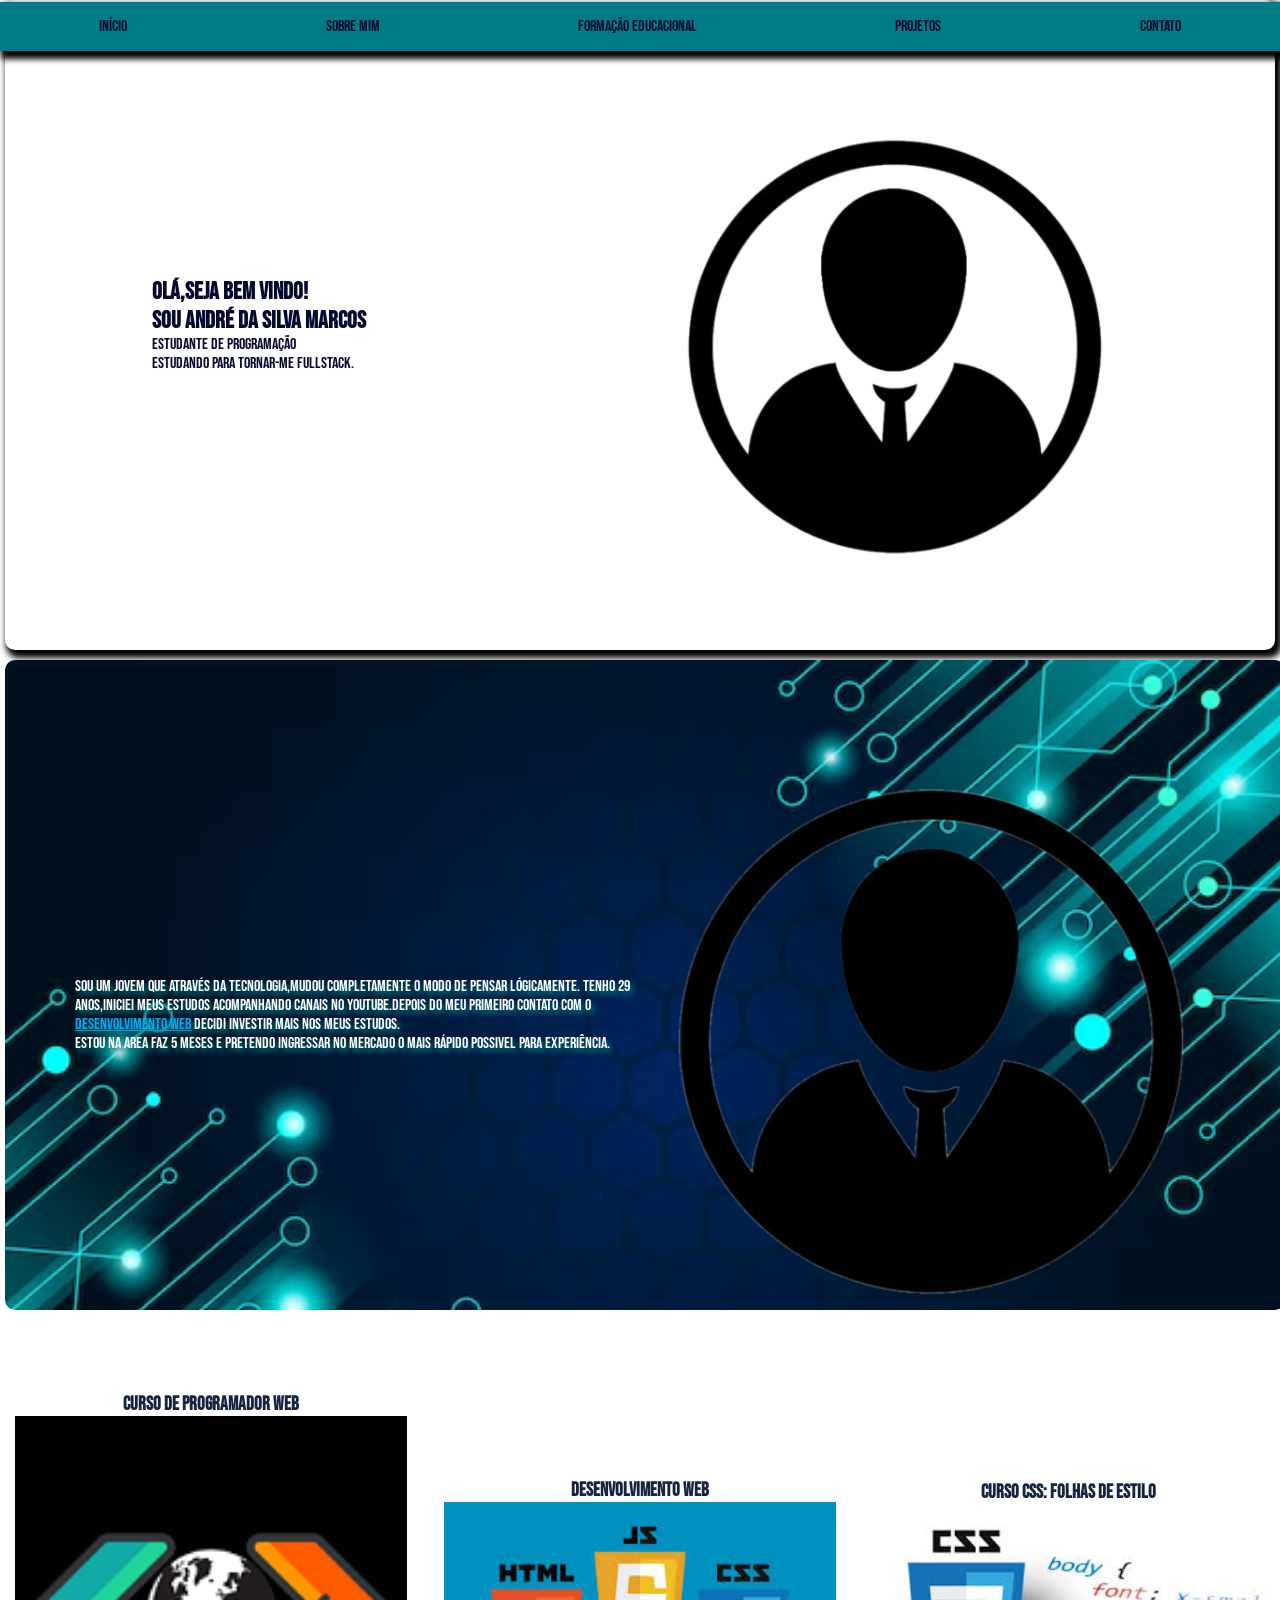
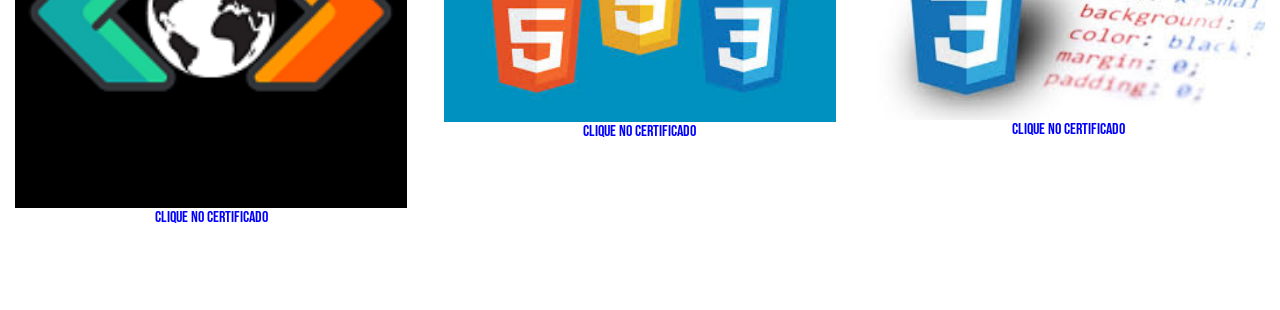
==== index.html @ eef6a23b "Responsividade" ====
<html lang="en">
<head>
    <meta charset="UTF-8">
    <meta name="viewport" content="width=device-width, initial-scale=1.0">
    <title>Portifólio Pessoal(CV online)</title>
    <link rel="stylesheet" href="style.css">
</head>
<body>
    
<nav> 
    <ul>
        <li><a href="index.html">Início</a></li>
        <li><a href="#sobre">Sobre Mim</a></li>
        <li><a href="#formacao">Formação educacional</a></li>
        <li><a href="">Projetos</a></li>
        <li><a href="">Contato</a></li>
    </ul>
</nav>

        <section id="container">
           <div class="txt">
            <h1>Olá,Seja bem vindo!</h1>
            <h2>Sou André da Silva Marcos</h2>
            <p>Estudante de Programação</p>
            <p>Estudando para tornar-me fullstack.</p>
           </div>
           <div class="imagem">
            <img src="/img/foto_perfil.png" alt="">
           </div>
        </section>

        <section id="sobre">

            <div class="contant">
               <div class="text">
                <p>Sou um jovem que através da tecnologia,mudou completamente o modo de pensar lógicamente.
                    Tenho 29 anos,iniciei meus estudos acompanhando canais no youtube.Depois do meu primeiro contato com o <span class="red">Desenvolvimento web</span> decidi investir mais nos meus estudos.
                    </p>
                   <p> Estou na area faz 5 meses e pretendo ingressar no mercado o mais rápido possivel para experiência.</p>
               </div>
                <div class="imagem2">
                    <img src="/img/foto_perfil.png" alt="foto do ícone de usuário ">
                </div>
            </div>
           
        </section>
        <section id="formacao"> 
                
                <div class="box">
                    <h3>Curso de Programador Web</h3>
                    <a href="#Certificado"> 
                  <picture>
                    <img src="/img/programador.png" alt="imagem de uma tag ilustrativa">
                  </picture>
                    <p>Clique no certificado</p>
                    </a>
                    
                    
                </div>
                <div class="box">
                        <h3>Desenvolvimento Web</h3>
                        <a href="#certificado"><img src="/img/desenvolvedor.jpg" alt="">
                        <p>Clique no certificado</p></a>
                    
                </div>
                <div class="box">
                    <h3>Curso CSS: folhas de estilo</h3>
                    <a href="#certificado">
                            <img src="/img/css.jpg" alt="">
                        <p>Clique no certificado</p>
                    </a>
                    
                </div>

        </section>

</body>
</html>
---- style.css ----
@import url('https://fonts.googleapis.com/css2?family=Bebas+Neue&family=Protest+Revolution&display=swap');
*{
    margin: 0px;
    padding: 0px; 
    box-sizing: border-box;
    font-family: "Bebas Neue", sans-serif;
  
}
/* Menu de navegação */
nav{
    width: 100%;
    position: fixed;
    margin-top: 2px;
    
   
}

nav ul{
    width: 100%;
    list-style-type: none;
    background: rgb(0, 124, 135);
    display: flex;
    justify-content: space-around;box-shadow: 4px 5px 6px 3px black;
   
}

li a{
    padding: 15px;
   color: rgb(5, 9, 47);
   text-decoration: none;
   display: block;
}

li:hover a{
    background:rgb(21, 36, 63) ;
    color: white;
}



/* Conteúdo inicial */
#container{
    height: 650px;
    flex-wrap: wrap;
    display: flex;
    justify-content: center;
    align-items: center;
    border-radius: 10px;
    margin:auto 5px;
    box-shadow: 4px 5px 6px 3px black;
}

.txt{
    width: 40%;
    padding: 20px;
    color: rgb(5, 9, 47);

}
.imagem{
    float: left;
    width: 40%;
    padding: 20px;
   

}
img{
    width: 100%;
    margin: 0 auto;
   
}

/* Sobre mim */
#sobre{
    height: 650px;
    width: 100%;
    background-image: url(/img/background.avif);
    background-size: cover;
    background-repeat: no-repeat;
    border-radius: 10px;
    padding: 50px;
    margin:auto 5px;
    color: #fff;
    text-shadow: 3px 4px 5px rgb(0, 124, 135);
    margin-top: 10px;
    align-items:center ;
}


.red{
    color:rgb(0, 170, 255);
    text-decoration: underline;
}
.contant{
    width: 100%;
    display: flex;
    padding: 20px;
    align-items: center;
}
.text{
   width: 50%;
}
.imagem2{
 width: 50%;
}

/* Formação Escolar */

#formacao{
    width: 100%;
    height: 600px;
    color: rgb(21, 36, 63);
    display: flex;
    justify-content: space-between;
    text-align: center;
    
}

.box{
    align-items: baseline;
    padding: 15px;
    width: 33%;
    display: block;
    margin: auto 0;
    
}
.box a{
    text-decoration: none;
    font-size: 16px;
    color: blue;
}
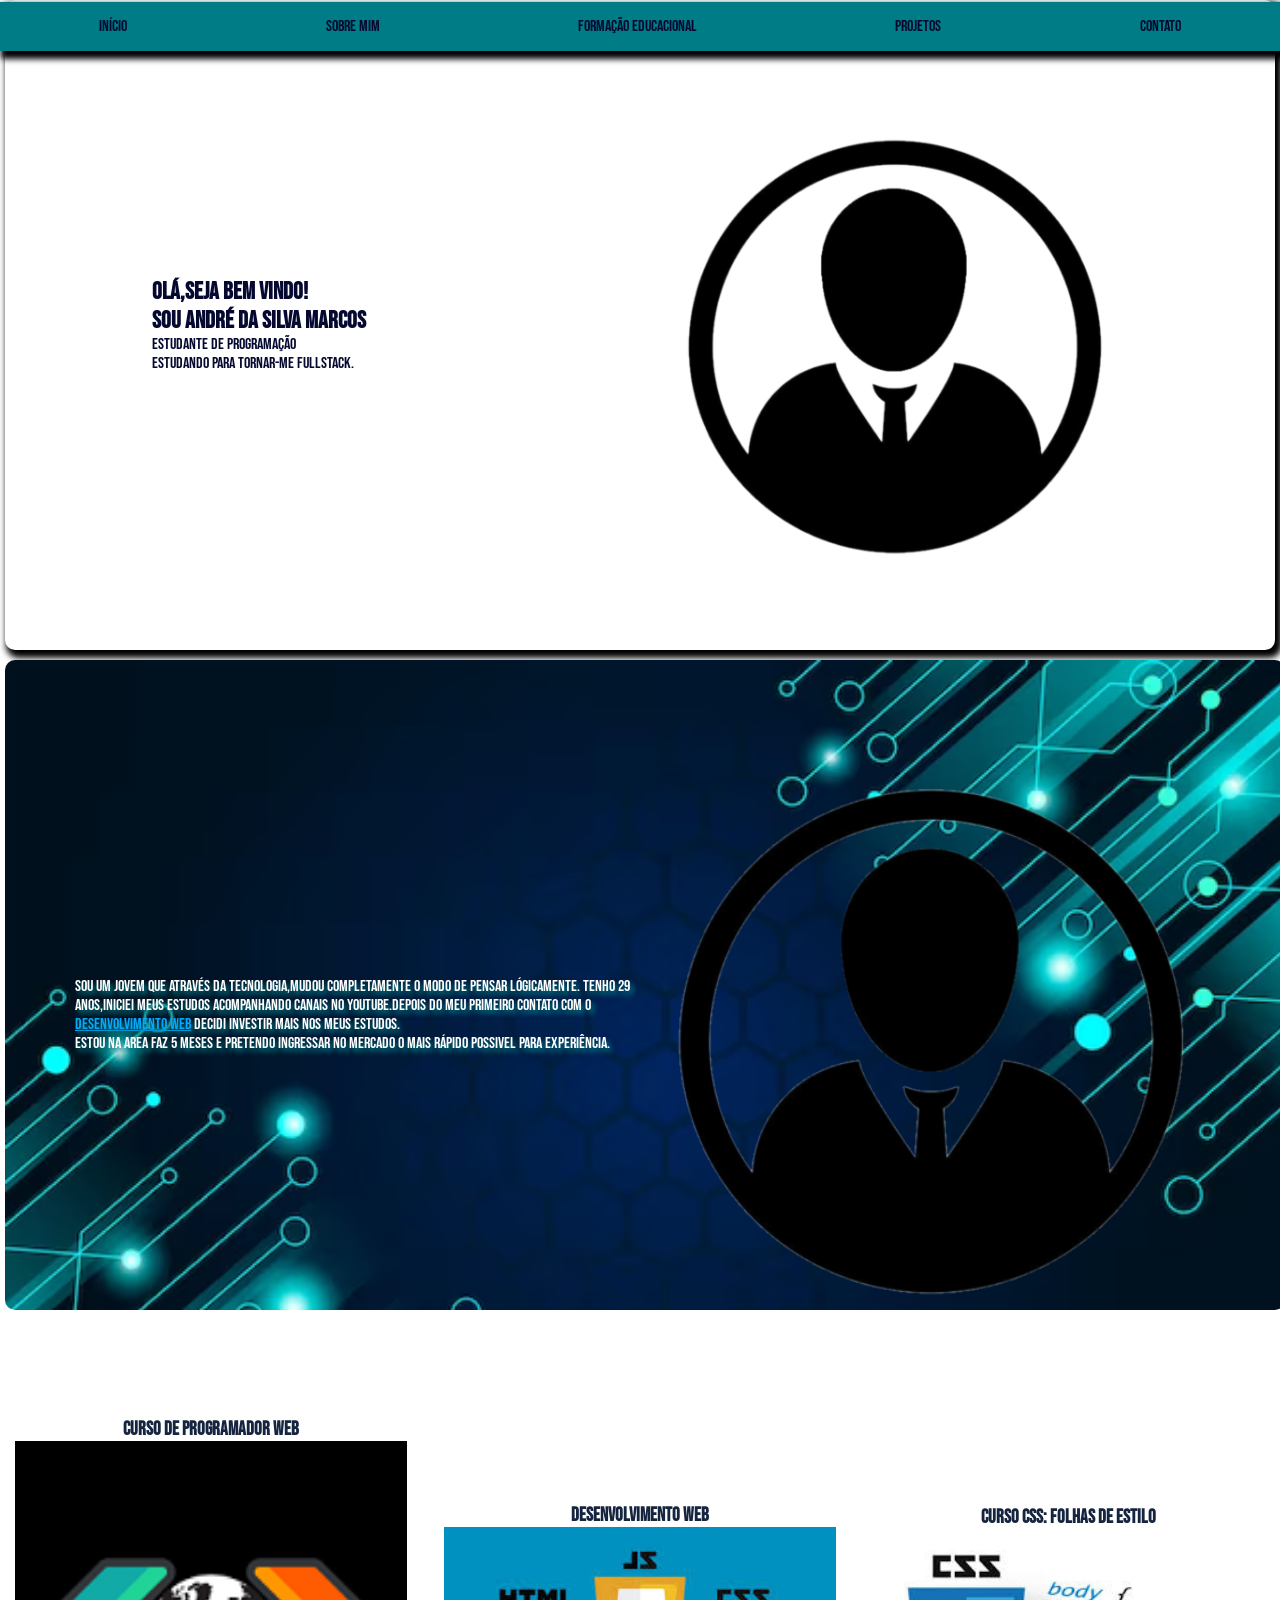
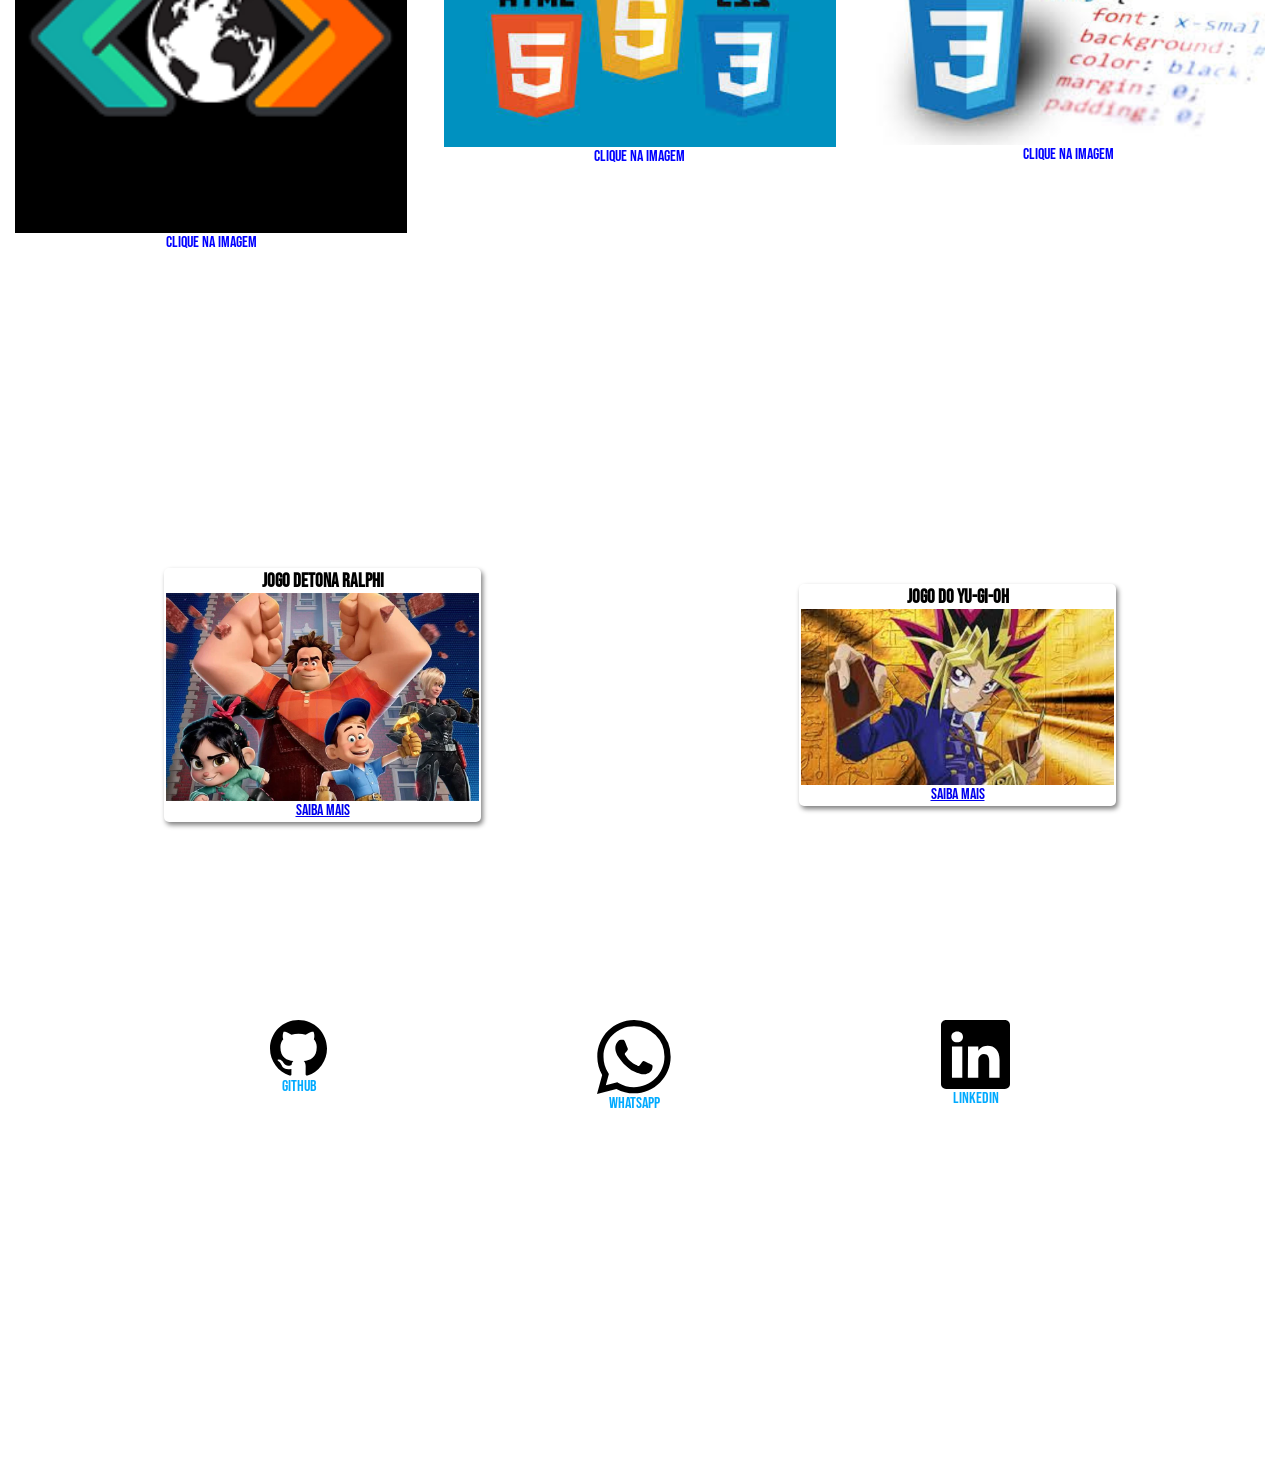
==== commit 4949c613: "certificados e projetos" ====
--- a/index.html
+++ b/index.html
@@ -12,8 +12,8 @@
         <li><a href="index.html">Início</a></li>
         <li><a href="#sobre">Sobre Mim</a></li>
         <li><a href="#formacao">Formação educacional</a></li>
-        <li><a href="">Projetos</a></li>
-        <li><a href="">Contato</a></li>
+        <li><a href="#projetos">Projetos</a></li>
+        <li><a href="#rodape">Contato</a></li>
     </ul>
 </nav>
 
@@ -48,31 +48,61 @@
                 
                 <div class="box">
                     <h3>Curso de Programador Web</h3>
-                    <a href="#Certificado"> 
+                    <a href="/Certificado/Programador_Web-Certificado_digital_2310325.pdf"> 
                   <picture>
                     <img src="/img/programador.png" alt="imagem de uma tag ilustrativa">
                   </picture>
-                    <p>Clique no certificado</p>
+                    <p>Clique na imagem</p>
                     </a>
                     
                     
                 </div>
                 <div class="box">
                         <h3>Desenvolvimento Web</h3>
-                        <a href="#certificado"><img src="/img/desenvolvedor.jpg" alt="">
-                        <p>Clique no certificado</p></a>
+                        <a href="/Certificado/Certificado.html"><img src="/img/desenvolvedor.jpg" alt="">
+                        <p>Clique na imagem</p></a>
                     
                 </div>
                 <div class="box">
                     <h3>Curso CSS: folhas de estilo</h3>
-                    <a href="#certificado">
+                    <a href="/Certificado/CSS_folhas_de_estilo-Certificado_digital_2451851.pdf">
                             <img src="/img/css.jpg" alt="">
-                        <p>Clique no certificado</p>
+                        <p>Clique na imagem</p>
                     </a>
                     
                 </div>
-
         </section>
-
+    <section id="projetos">
+        <article>
+            <div  class="item">
+                <h3> Jogo Detona Ralphi</h3>
+                <img src="img/ralph.webp" alt="Detona Ralph e os personagens do filme">
+                <a href="https://github.com/andremarcosI/Detona-Ralph.git">Saiba Mais</a>
+            </div>
+    </article>
+    <article >
+        <div class="item">
+            <h3>Jogo do Yu-Gi-Oh</h3>
+            <img src="/img/yugioh.jfif" alt="Yu-gi-Oh foto do personagem">
+            <a href="https://github.com/andremarcosI/js-yugioh-assets.git">Saiba Mais</a>
+        </div>
+    </article>
+    </section>
+<footer id="rodape">
+    <div class="contatos">
+        <div>
+            <img src="github.svg" alt="ícone github">
+            <a href="https://github.com/andremarcosI">GitHub</a>
+        </div>
+        <div>
+            <img src="whatsapp.svg" alt="ícone whatsapp">
+            <a href="https://w.app/portifolio">Whatsapp</a>
+        </div>
+        <div>
+            <img src="linkedin.svg" alt="">
+            <a href="">Linkedin</a>
+        </div>
+    </div>
+</footer>
 </body>
 </html>
--- a/style.css
+++ b/style.css
@@ -107,7 +107,7 @@
 
 #formacao{
     width: 100%;
-    height: 600px;
+    height: 650px;
     color: rgb(21, 36, 63);
     display: flex;
     justify-content: space-between;
@@ -128,3 +128,39 @@
     font-size: 16px;
     color: blue;
 }
+/* Projetos */
+
+#projetos{
+    width: 100%;
+    height: 650px;
+    display: flex;
+    margin-top: 10px;
+    justify-content: space-evenly;
+    padding: 5px;
+    align-items: center;
+  
+}
+
+.item{
+    border-radius: 5px;
+    box-shadow: 2px 3px 5px gray;
+    padding: 2px;
+    margin: 0 auto;
+    width: 50%;
+    text-align: center;
+}
+.item:hover{
+    padding: 5px;
+}
+.contatos{
+    height: 450px;
+    display: flex;
+    justify-content: space-evenly;
+    text-align: center;
+}
+.contatos a{
+    padding: 2px;
+    text-decoration: none;
+    color:rgb(0, 170, 255);
+   
+}
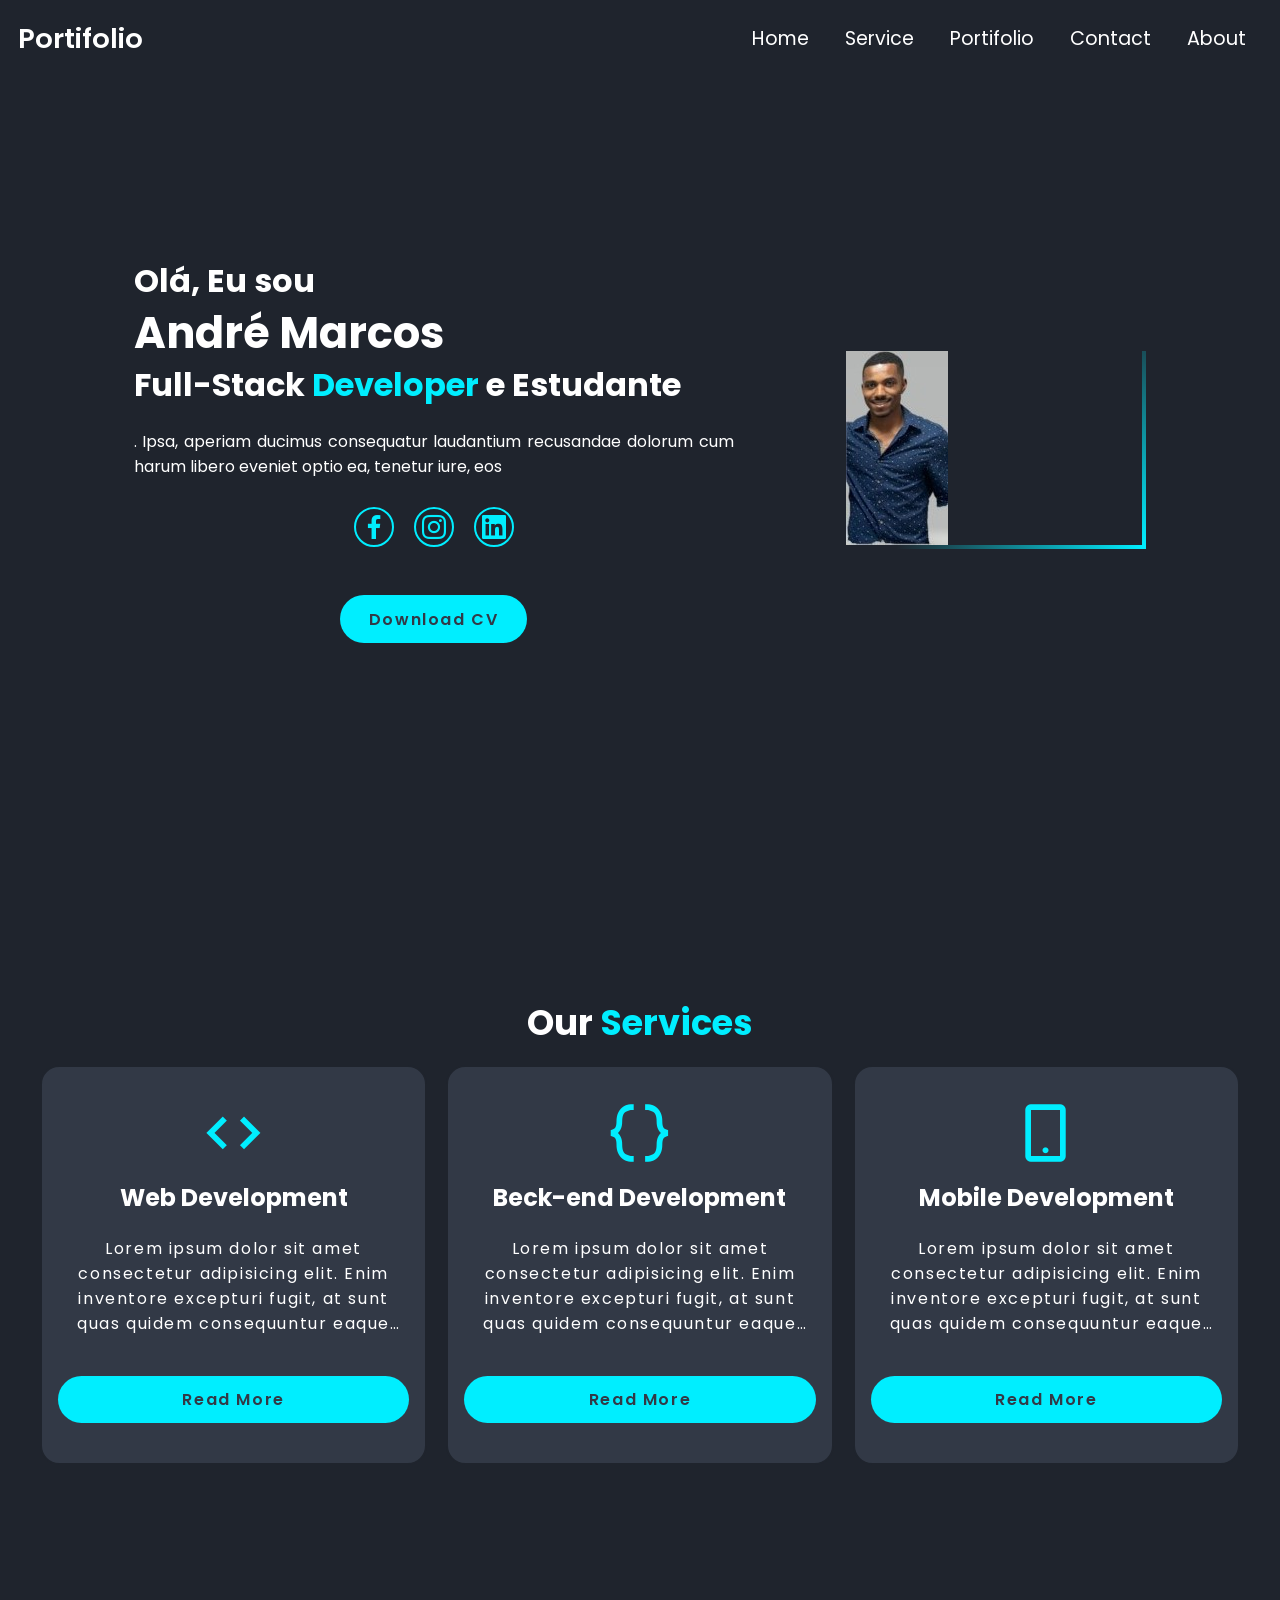
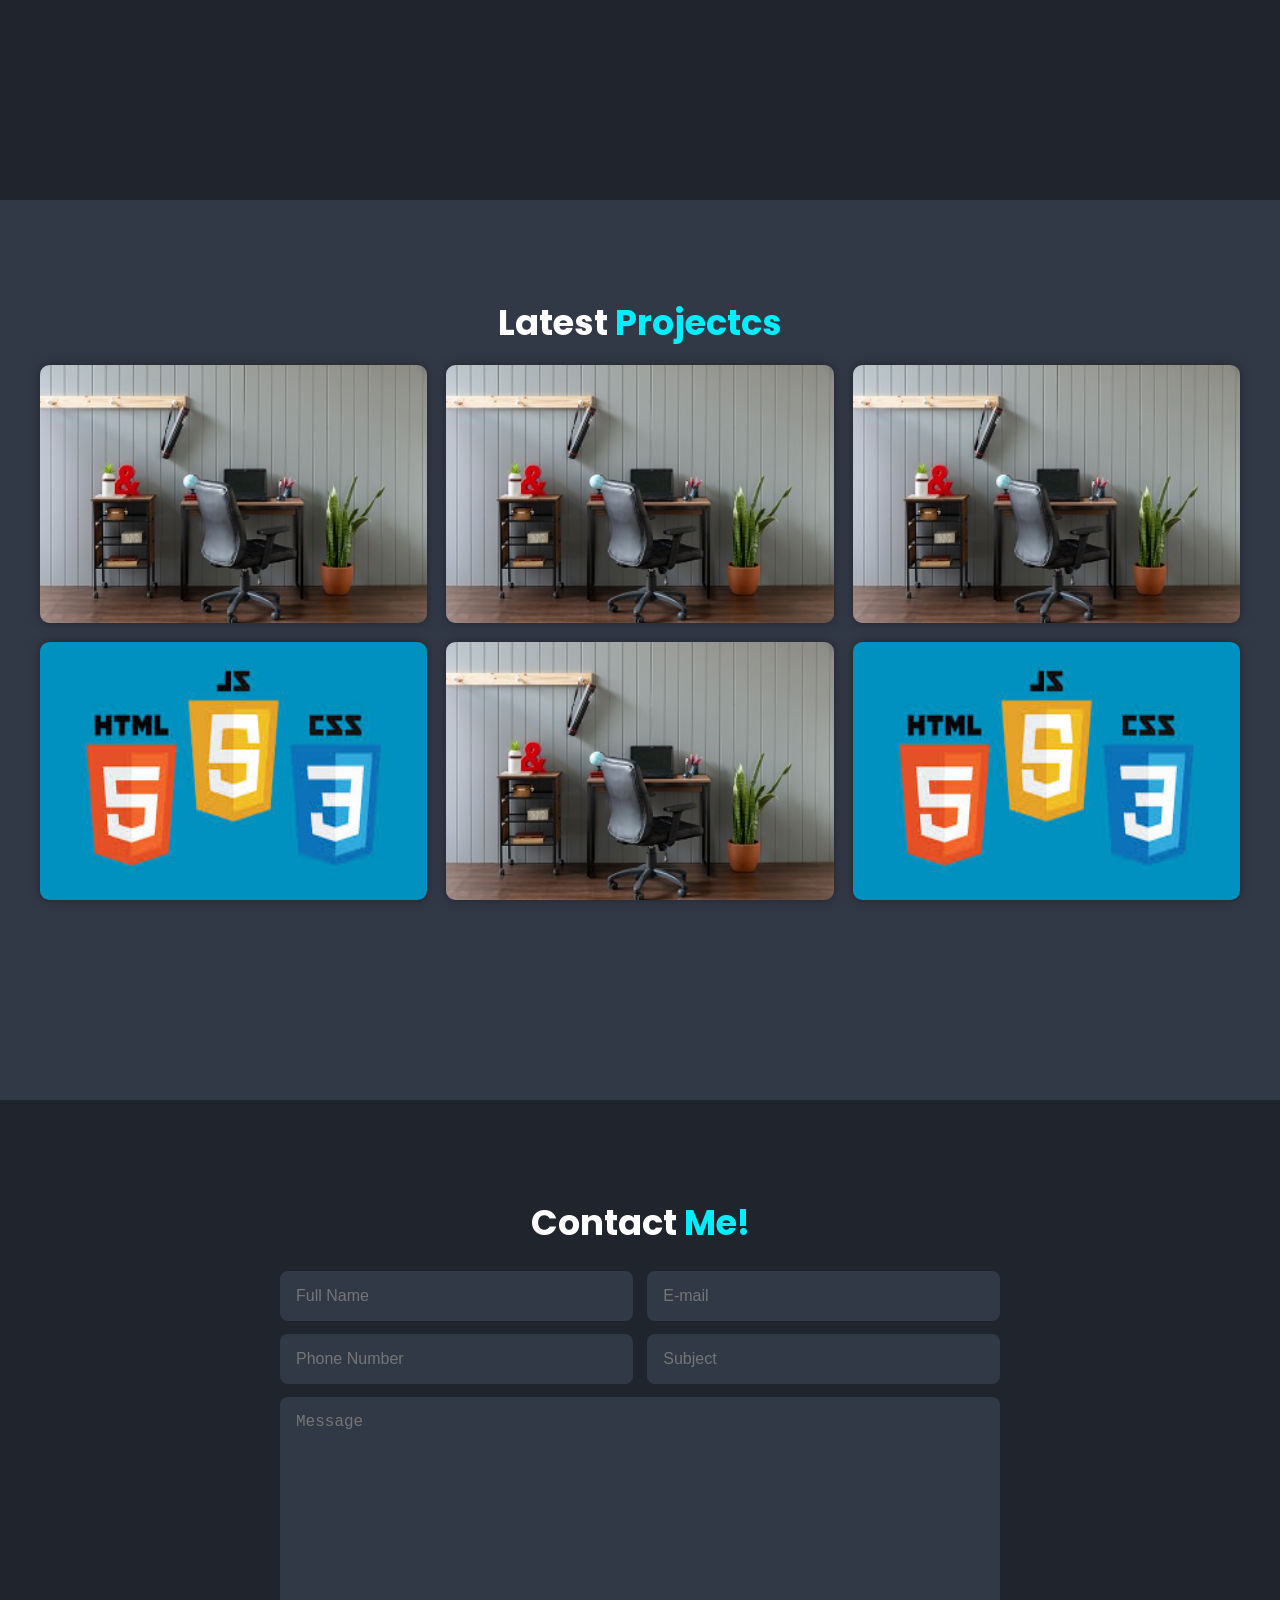
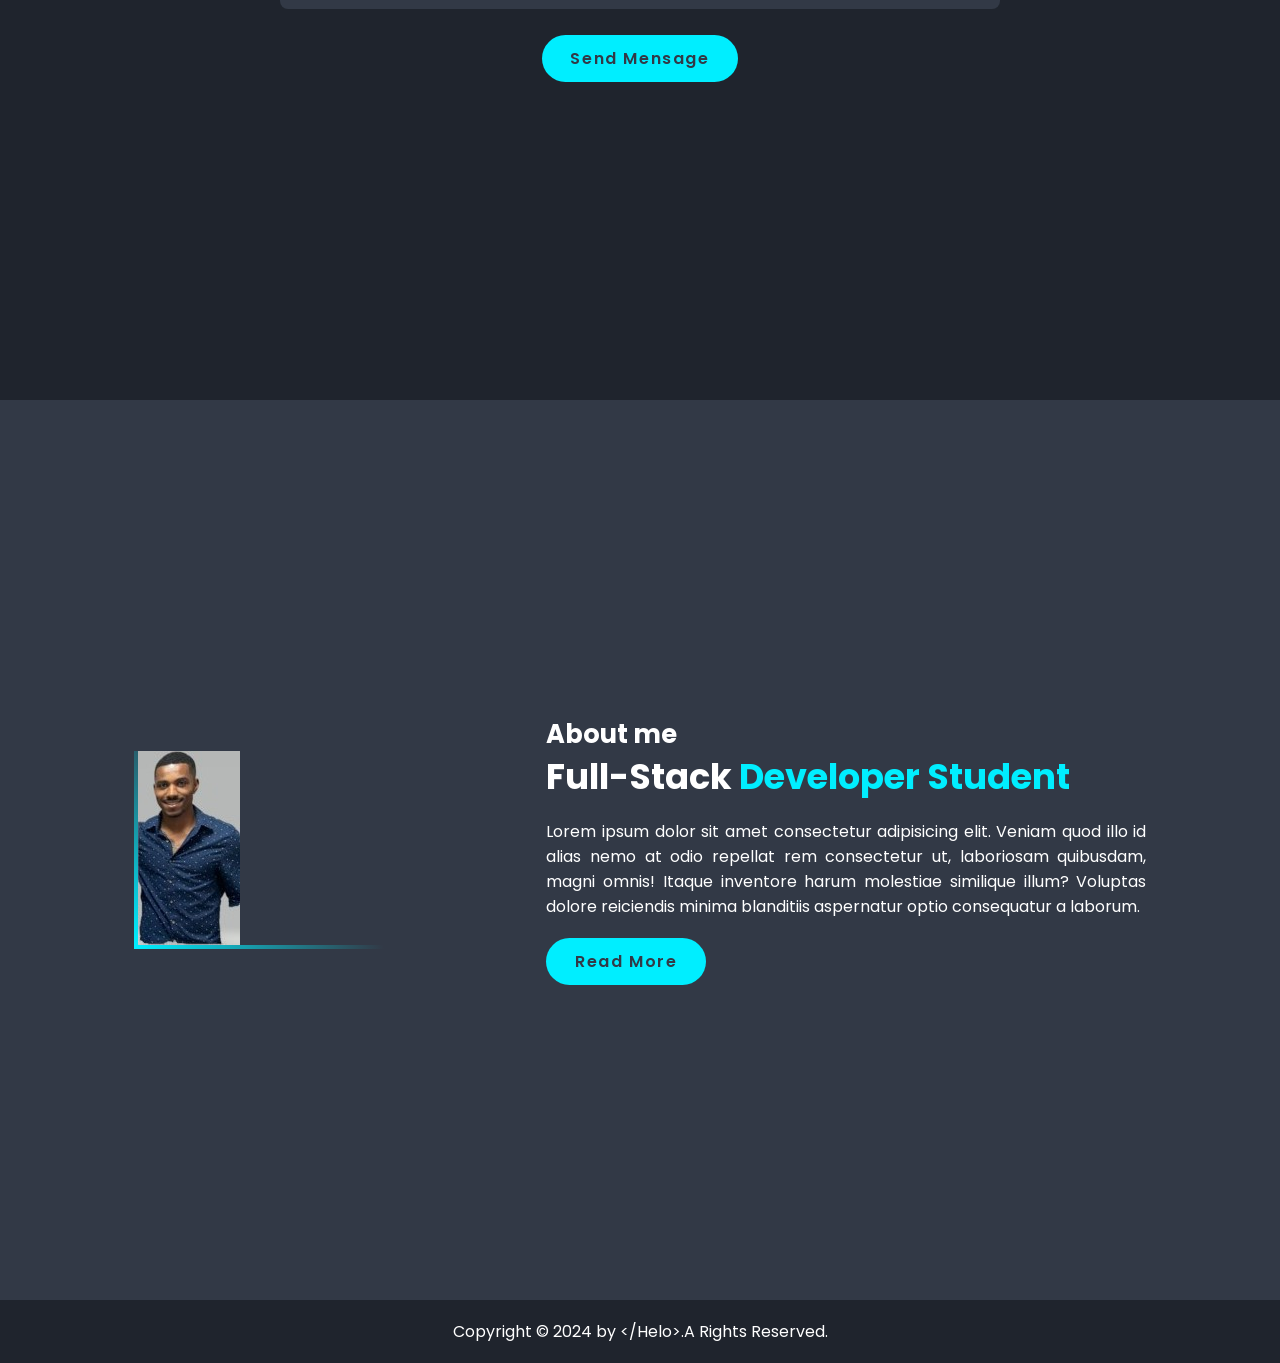
==== commit 23254bfc: "Portifólio para estudos" ====
--- a/index.html
+++ b/index.html
@@ -1,108 +1,219 @@
-<html lang="en">
+<html lang="pt-br">
 <head>
     <meta charset="UTF-8">
     <meta name="viewport" content="width=device-width, initial-scale=1.0">
     <title>Portifólio Pessoal(CV online)</title>
-    <link rel="stylesheet" href="style.css">
+    <!-- box ícons -->
+    <link href='https://unpkg.com/boxicons@2.1.4/css/boxicons.min.css' rel='stylesheet'>
+    <!-- custom css -->
+    <link rel="stylesheet" href="/css/style.css">
+    <link rel="shortcut icon" href="#" type="image/x-icon">
 </head>
 <body>
     
-<nav> 
-    <ul>
-        <li><a href="index.html">Início</a></li>
-        <li><a href="#sobre">Sobre Mim</a></li>
-        <li><a href="#formacao">Formação educacional</a></li>
-        <li><a href="#projetos">Projetos</a></li>
-        <li><a href="#rodape">Contato</a></li>
-    </ul>
-</nav>
-
-        <section id="container">
-           <div class="txt">
-            <h1>Olá,Seja bem vindo!</h1>
-            <h2>Sou André da Silva Marcos</h2>
-            <p>Estudante de Programação</p>
-            <p>Estudando para tornar-me fullstack.</p>
-           </div>
-           <div class="imagem">
-            <img src="/img/foto_perfil.png" alt="">
-           </div>
-        </section>
-
-        <section id="sobre">
-
-            <div class="contant">
-               <div class="text">
-                <p>Sou um jovem que através da tecnologia,mudou completamente o modo de pensar lógicamente.
-                    Tenho 29 anos,iniciei meus estudos acompanhando canais no youtube.Depois do meu primeiro contato com o <span class="red">Desenvolvimento web</span> decidi investir mais nos meus estudos.
-                    </p>
-                   <p> Estou na area faz 5 meses e pretendo ingressar no mercado o mais rápido possivel para experiência.</p>
-               </div>
-                <div class="imagem2">
-                    <img src="/img/foto_perfil.png" alt="foto do ícone de usuário ">
-                </div>
-            </div>
-           
-        </section>
-        <section id="formacao"> 
-                
-                <div class="box">
-                    <h3>Curso de Programador Web</h3>
-                    <a href="/Certificado/Programador_Web-Certificado_digital_2310325.pdf"> 
-                  <picture>
-                    <img src="/img/programador.png" alt="imagem de uma tag ilustrativa">
-                  </picture>
-                    <p>Clique na imagem</p>
-                    </a>
-                    
-                    
-                </div>
-                <div class="box">
-                        <h3>Desenvolvimento Web</h3>
-                        <a href="/Certificado/Certificado.html"><img src="/img/desenvolvedor.jpg" alt="">
-                        <p>Clique na imagem</p></a>
-                    
-                </div>
-                <div class="box">
-                    <h3>Curso CSS: folhas de estilo</h3>
-                    <a href="/Certificado/CSS_folhas_de_estilo-Certificado_digital_2451851.pdf">
-                            <img src="/img/css.jpg" alt="">
-                        <p>Clique na imagem</p>
-                    </a>
-                    
-                </div>
-        </section>
-    <section id="projetos">
-        <article>
-            <div  class="item">
-                <h3> Jogo Detona Ralphi</h3>
-                <img src="img/ralph.webp" alt="Detona Ralph e os personagens do filme">
-                <a href="https://github.com/andremarcosI/Detona-Ralph.git">Saiba Mais</a>
-            </div>
-    </article>
-    <article >
-        <div class="item">
-            <h3>Jogo do Yu-Gi-Oh</h3>
-            <img src="/img/yugioh.jfif" alt="Yu-gi-Oh foto do personagem">
-            <a href="https://github.com/andremarcosI/js-yugioh-assets.git">Saiba Mais</a>
-        </div>
-    </article>
+<header>
+    <a href="#" class="logo">Portifolio</a>
+    <nav> 
+        <a href="#home">Home</a>
+        <a href="#services">Service</a>
+        <a href="#portifolio">Portifolio</a>
+        <a href="#contact">Contact</a>
+        <a href="#about">About</a>
+    </nav>
+   <nav class="responsive"> 
+        <a href="#home">Home</a>
+        <a href="#home">Service</a>
+        <a href="#portifolio">Portifolio</a>
+        <a href="#Contact">Contact</a>
+        <a href="#About">About</a>
+    </nav>         
+    <div class="menu-hamburguer">
+        <div class="bar1"></div>
+        <div class="bar2"></div>
+        <div class="bar3"></div>
+    </div> 
+    
+</header>
+
+<!-- home section -->
+    <section class="home" id="home">
+        <div class="home-content">
+            <h3>Olá, Eu sou</h3>
+            <h1>André Marcos</h1>
+            <h3>Full-Stack <span>Developer</span> e Estudante </h3>
+
+            <p>. Ipsa, aperiam ducimus consequatur laudantium recusandae dolorum cum harum libero eveniet optio ea, tenetur iure, eos </p>
+
+            <div class="social-media">
+                <a href="#"><i class='bx bxl-facebook'></i></a>
+                <a href="#"><i class='bx bxl-instagram'></i></a>
+                <a href="#"><i class='bx bxl-linkedin-square'></i></a>
+               
+            </div>
+
+            <div>
+                <a href="#" class="btn">Download CV</a>
+            </div>
+        </div>
+        <div class="home-img">
+            <img src="/img/perfil.jpg" alt="Profile picture">
+        </div>
     </section>
-<footer id="rodape">
-    <div class="contatos">
-        <div>
-            <img src="github.svg" alt="ícone github">
-            <a href="https://github.com/andremarcosI">GitHub</a>
-        </div>
-        <div>
-            <img src="whatsapp.svg" alt="ícone whatsapp">
-            <a href="https://w.app/portifolio">Whatsapp</a>
-        </div>
-        <div>
-            <img src="linkedin.svg" alt="">
-            <a href="">Linkedin</a>
-        </div>
-    </div>
+<!-- /home section -->
+
+
+
+<!-- Service section -->
+    <section class="services" id="services">
+        <h2>Our <span>Services</span></h2>
+
+        <div class="services-container">
+            <div class="services-box">
+                <i class='bx bx-code'></i>
+                <h3>Web Development</h3>
+                <p>Lorem ipsum dolor sit amet consectetur adipisicing elit. Enim inventore excepturi fugit, at sunt quas quidem consequuntur eaque totam! Minus provident vel expedita distinctio doloribus ratione repellendus nam dolor veniam?</p>
+                <a href="#" class="btn">Read More</a>
+            </div>
+            <div class="services-box">
+                <i class='bx bx-code-curly'></i>
+                <h3>Beck-end Development</h3>
+                <p>Lorem ipsum dolor sit amet consectetur adipisicing elit. Enim inventore excepturi fugit, at sunt quas quidem consequuntur eaque totam! Minus provident vel expedita distinctio doloribus ratione repellendus nam dolor veniam?</p>
+                <a href="#" class="btn">Read More</a>
+            </div>
+            
+            <div class="services-box">
+                <i class='bx bx-mobile-alt'></i>
+                <h3>Mobile Development</h3>
+                <p>Lorem ipsum dolor sit amet consectetur adipisicing elit. Enim inventore excepturi fugit, at sunt quas quidem consequuntur eaque totam! Minus provident vel expedita distinctio doloribus ratione repellendus nam dolor veniam?</p>
+                <a href="#" class="btn">Read More</a>
+            </div>
+        </div>
+    </section>
+ <!-- /service section -->
+
+
+ <!-- portifolio section-->
+<section class="portifolio" id="portifolio">
+    <h2>Latest <span>Projectcs</span></h2>
+    <div class="portifolio-container">
+    <div class="portifolio-box">
+        <img src="/img/jpg1.jpg" alt="portifolio 0">
+        <div class="portifolio-layer">
+            <h4>Web Development</h4>
+            <p>
+                Lorem ipsum dolor sit amet consectetur adipisicing elit. Repudiandae ullam molestiae a hic, est et amet sed provident doloribus quisquam temporibus sunt tenetur dolor dolores iste unde voluptas ea quod?
+            </p>
+            <a href="#"><i class='bx bx-link-external'></i></a>
+        </div>
+    </div>
+
+
+    <div class="portifolio-box">
+        <img src="/img/jpg1.jpg" alt="portifolio 0">
+        <div class="portifolio-layer">
+            <h4>Web Development</h4>
+            <p>
+                Lorem ipsum dolor sit amet consectetur adipisicing elit. Repudiandae ullam molestiae a hic, est et amet sed provident doloribus quisquam temporibus sunt tenetur dolor dolores iste unde voluptas ea quod?
+            </p>
+            <a href="#"><i class='bx bx-link-external'></i></a>
+        </div>
+    </div>
+
+
+    <div class="portifolio-box">
+        <img src="/img/jpg1.jpg" alt="portifolio 1">
+        <div class="portifolio-layer">
+            <h4>Web Development</h4>
+            <p>
+                Lorem ipsum dolor sit amet consectetur adipisicing elit. Repudiandae ullam molestiae a hic, est et amet sed provident doloribus quisquam temporibus sunt tenetur dolor dolores iste unde voluptas ea quod?
+            </p>
+            <a href="#"><i class='bx bx-link-external'></i></a>
+        </div>
+    </div>
+
+
+    <div class="portifolio-box">
+        <img src="/img/desenvolvedor.jpg" alt="portifolio 2">
+        <div class="portifolio-layer">
+            <h4>Web Development</h4>
+            <p>
+                Lorem ipsum dolor sit amet consectetur adipisicing elit. Repudiandae ullam molestiae a hic, est et amet sed provident doloribus quisquam temporibus sunt tenetur dolor dolores iste unde voluptas ea quod?
+            </p>
+            <a href="#"><i class='bx bx-link-external'></i></a>
+        </div>
+    </div>
+
+
+    <div class="portifolio-box">
+       <img src="/img/jpg1.jpg" alt="portifolio 3">
+
+        <div class="portifolio-layer">
+            <h4>Web Development</h4>
+            <p>
+                Lorem ipsum dolor sit amet consectetur adipisicing elit. Repudiandae ullam molestiae a hic, est et amet sed provident doloribus quisquam temporibus sunt tenetur dolor dolores iste unde voluptas ea quod?
+            </p>
+            <a href="#"><i class='bx bx-link-external'></i></a>
+        </div>
+    </div>
+
+
+    <div class="portifolio-box">
+        <img src="/img/desenvolvedor.jpg" alt="portifolio 4">
+        <div class="portifolio-layer">
+            <h4>Web Development</h4>
+            <p>
+                Lorem ipsum dolor sit amet consectetur adipisicing elit. Repudiandae ullam molestiae a hic, est et amet sed provident doloribus quisquam temporibus sunt tenetur dolor dolores iste unde voluptas ea quod?
+            </p>
+            <a href="#"><i class='bx bx-link-external'></i></a>
+        </div>
+    </div>
+</div>
+
+  
+</section>
+  <!-- /portifolio section-->
+    
+  
+<!-- contact section -->
+<section class="contact" id="contact">
+    <h2>Contact <span>Me!</span></h2>
+    <form action="" >
+        <div class="input-box">
+            <input type="text" placeholder="Full Name">
+            <input type="email" placeholder="E-mail">
+        </div>
+        <div class="input-box">
+            <input type="number" placeholder="Phone Number">
+            <input type="text" placeholder="Subject">
+        </div>
+        <textarea cols="30" rows="10" placeholder="Message"></textarea>
+
+        <a href="#" class="btn" >Send Mensage</a>
+    </form>
+</section>
+<!-- /contact section -->
+
+<!-- About section -->
+<section class="about" id="about">
+<div class="about-img">
+    <img src="img/perfil.jpg" alt="About me">
+</div>
+<div class="about-content">
+    <h3>About me</h3>
+    <h1>Full-Stack <span>Developer</span> <span>Student</span></h1>
+
+    <p>Lorem ipsum dolor sit amet consectetur adipisicing elit. Veniam quod illo id alias nemo at odio repellat rem consectetur ut, laboriosam quibusdam, magni omnis! Itaque inventore harum molestiae similique illum? Voluptas dolore reiciendis minima blanditiis aspernatur optio consequatur a laborum.</p>
+
+    <a href="#" class="btn">Read More</a>
+</div>
+</section>
+<!-- /About section -->
+
+
+<footer>
+    <p>Copyright &copy; 2024 by  &lt;/Helo&gt;.A Rights Reserved.</p>
 </footer>
+
 </body>
+<script src="/js/script.js"></script>
 </html>
--- a/css/style.css
+++ b/css/style.css
@@ -0,0 +1,526 @@
+/* import the fonts popins */
+@import url('https://fonts.googleapis.com/css2?family=Poppins:ital,wght@0,100;0,200;0,300;0,400;0,500;0,600;0,700;0,800;0,900;1,100;1,200;1,300;1,400;1,500;1,600;1,700;1,800;1,900&display=swap');
+
+
+:root{
+    --main-color:#00eeff;
+    --text-color:#ffffff;
+    --bg-color-01:#1f242d;
+    --bg--color-02:#323946;
+    --color-00: #0000001a;
+
+    /*Extra*/
+    --color-01: #999999;
+    --color-02: #009539;
+    --color-03: #7950f2;
+    --color-04: #680909;
+    --color-05: #ccc ;
+}
+
+*{
+    margin: 0;
+    padding: 0;
+    box-sizing: border-box;
+    text-decoration: none;
+    border: none;
+    outline: none;
+    scroll-behavior: smooth;
+}
+
+
+html{
+    font-family: "Poppins", serif;
+    font-size: 16px;
+}
+body{
+    background-color: var(--bg-color-01);
+    color: var(--text-color);
+}
+
+header{
+position: fixed;
+top: 0;
+left: 0;
+width: 100%;
+padding: 1.1rem;
+background-color: var(--bg-color-01-);
+display: flex;
+justify-content: space-between;
+align-items: center;
+z-index: 100;
+
+}
+
+.logo{
+    font-size: 1.7rem;
+    color: var(--text-color);
+    font-weight: 600;
+    cursor: default;
+}
+.responsive{
+    display: none;
+    position: absolute;
+    top: 100%;
+    left: 0;
+    width: 100%;
+    padding: 1rem;
+    background-color: var(--bg-color-01);
+}
+
+nav a, .responsive a{
+    font-size: 1.2rem;
+    color: var(--text-color);
+    padding: 0.5rem 1rem;
+    transition: 0.4s;
+   
+}
+nav a:hover,.responsive a:hover{
+    color: var(--main-color);
+}
+
+section{
+    min-height: 100vh;
+    padding: 6rem 6rem 2rem;
+}
+span{
+    color: var(--main-color);
+}
+.home, .about {
+    display: flex;
+    flex-direction: row;
+    justify-content: space-evenly;
+    align-items: center;
+}
+.home-img{
+    border-right: solid 0.3rem;
+    border-bottom: solid 0.3rem ;
+    border-image: linear-gradient(135deg,transparent 50%, var(--main-color))1;
+}
+.about-img{
+    border-left: solid 0.3rem;
+    border-bottom: solid 0.3rem ;
+    border-image: linear-gradient(225deg,transparent 50%, var(--main-color))1;
+}
+
+.about{
+    background-color: var(--bg--color-02);
+}
+
+.home-content, .about-content{
+width: 45%;
+}
+.home-content h1, .about-content h1{
+    font-weight: 700;
+    line-height: 1.3;
+   
+}
+
+
+.home-content h3, .about-content h3{
+    font-weight: 700;
+    font-size: 1.6rem;
+}
+
+.home-content p, .about-content p{
+margin-top: 1.2rem;
+text-align: justify;
+}
+
+.services h2,
+.portifolio h2,
+.contact h2 {
+    font-size: 2.2rem;
+    margin-bottom: 1rem;
+    text-align: center;
+}
+
+.services-container{
+    display: flex;
+    flex-direction: row;
+    justify-content: space-evenly;
+}
+.services-box{
+    display: flex;
+    flex-direction: column;
+    justify-content: space-between;
+    min-height: 25rem;
+    margin-bottom: 1rem;
+}
+.services-container .services-box{
+    padding:2rem 1rem 2.5rem;
+    border-radius: 1.2rem;
+    text-align: center;
+    border: solid 0.15rem var(--bg-color-01);
+    background-color: var(--bg--color-02);
+    transition: 0.5s ease;
+}
+.services-container .services-box:hover{
+    border-color: var(--main-color);
+    transform: scale(1.01);
+}
+.services-box i{
+    font-size: 4.3rem;
+    color: var(--main-color);
+}
+
+.services-box h3{
+    font-size: 1.5rem;
+}
+.services-box p{
+    margin: 0.5rem;
+    letter-spacing: 0.1rem;
+    /* N lines ... */
+    display: -webkit-box;
+    -webkit-line-clamp: 4;
+    -webkit-box-orient: vertical;
+    overflow: hidden;
+    text-overflow: ellipsis;
+}
+  
+.portifolio{
+    background-color: var(--bg--color-02);
+
+}
+
+.portifolio-container{
+    background-color: var(--bg--color-02);
+    display: grid;
+    grid-template-columns: auto auto auto;
+    gap: 1.2rem;
+   
+}
+
+.portifolio-box{
+    position: relative;
+    border-radius: 0.6rem;
+    box-shadow: 0 0 0.6rem var(--bg-color-01);
+    overflow: hidden;
+    display: flex;
+}
+.portifolio-box img{
+    width: 100%;
+    transition: 0.5s ease;
+}
+
+
+.portifolio-box img:hover{
+    transform: scale(1.2);
+}
+
+.portifolio-box .portifolio-layer{
+    position: absolute;
+    bottom: 0;
+    left: 0;
+    width: 100%;
+    height: 100%;
+    background: linear-gradient(transparent,var(--main-color));
+    display: flex;
+    flex-direction: column;
+    justify-content: center;
+    align-items: center;
+    text-align: center;
+    padding: 0 4rem;
+    transform: translateY(30rem);
+    transition: 0.5s ease;
+}
+
+.portifolio-box:hover .portifolio-layer{
+    transform: translateY(0);
+}
+
+.portifolio-layer h4{
+    font-size:1.8rem;
+}
+.portifolio-layer p{
+    margin: 0.2rem 0 0.5rem;
+}
+
+.portifolio-layer a{
+    display: inline-flex;
+    justify-content: center;
+    align-items: center;
+    width: 3rem;
+    height: 3rem;
+    background: var(--text-color);
+    border-radius: 50%;
+}
+.portifolio-layer a i{
+    font-size: 1.2rem;
+    color: var(--bg--color-02);
+}
+
+form{
+    max-width: 45rem;
+    margin: 0.6rem auto;
+    text-align: center;
+    margin-bottom: 2rem;
+}
+
+form .input-box{
+    display: flex;
+    justify-content: space-between;
+    flex-wrap: wrap;  
+}
+
+form .input-box input,
+form textarea{
+    width: 100%;
+    padding: 1rem;
+    font-size: 1rem;
+    color: var(--text-color);
+    background-color: var(--bg--color-02);
+    border-radius: 0.5rem;
+    margin: 0.4rem 0;
+}
+
+
+form textarea{
+    resize: none;
+}
+
+footer{
+    display: flex;
+    flex-direction: row;
+    justify-content: center;
+    align-items: center;
+    padding: 1.2rem;
+    background-color: var(--bg-color-01);
+}
+
+.social-media img{
+    width: 3.5rem;
+}
+
+.social-media a {
+    display: inline-flex;
+    justify-content: center;
+    align-items: center;
+    width: 2.5rem;
+    height: 2.5rem;
+    background: transparent;
+    border: solid 0.15rem var(--main-color);
+    border-radius: 50%;
+    font-size: 2rem;
+    color: var(--main-color);
+    margin: 1.8rem 0.5rem;
+    transition: 0.5s ease;
+}
+.social-media a:hover{
+    background-color: var(--main-color);
+    color: var(--bg--color-02);
+    box-shadow: 0 0 0.3rem var(--main-color);
+}
+
+/* === button === */
+.btn{
+    display: inline-block;
+    padding: 0.7rem 1.8rem;
+    background-color: var(--main-color);
+    border-radius: 2rem;
+    color: var(--bg--color-02);
+     font-weight: 600;
+    letter-spacing: 0.1rem;
+    transition: 0.3s ease;
+    margin-top: 1.2rem;
+}
+.btn:hover{
+    box-shadow: 0 0 0.3rem 0.2rem var(--main-color);
+    background-color: inherit;
+    color: var(--main-color);
+    cursor: pointer;
+}
+/* === button === */
+
+
+/* === menu hamburguer === */
+.menu-hamburguer{
+    display: none;
+    cursor: pointer;
+}
+.bar1, .bar2, .bar3{
+    width: 2rem;
+    height: 0.3rem;
+    background-color: var(--text-color);
+    margin: 0.4rem 0;
+    transition: 0.3s ease;
+}
+
+.change .bar1{
+    transform: translate(0, 0.65rem) rotate(-45deg);  
+}
+
+.change .bar2{
+opacity: 0;   
+}
+
+.change .bar3{
+    transform: translate(0, -0.65rem) rotate(45deg);  
+}
+
+/* === /menu hamburguer === */
+
+
+/* === media query === */
+
+/* Extra small (xs): Smartphone (portrait) */
+
+@media (min-width: 0px) {
+.menu-hamburguer{
+     display: block; 
+}
+  
+nav{
+    display: none;
+}
+
+.responsive a{
+    display: block;
+    font-size: 1.2rem;
+    margin: 0.5rem 0;
+}
+
+section{
+    padding: 6rem 2.5rem;
+}
+
+.home, .about{
+    flex-direction: column;
+    gap: 1.2rem;
+}
+
+.home-img, .about-img{
+    width: 38%;
+    max-width: 38%;
+}
+
+.home-content, .about-content{
+    width: 100%;
+}
+
+.home-content div{
+    text-align: center;
+}
+.home-content h1, .about-content h1{
+font-size: 2.2rem;
+font-weight: 700;
+line-height: 1.3;
+
+}
+.portifolio-container{
+    grid-template-columns: auto;
+}
+
+.services-container{
+    flex-direction: column;
+    align-items: center;
+}
+.services-box{
+    width: 100%;
+}
+}
+
+
+/* Small (sm): Smartphone (landscape) */
+
+@media (min-width: 576px) {
+    
+
+    .home-img, .about-img{
+        width: 65%;
+        max-width: 65%;
+    }
+
+    .services-box{
+        width: 70%;
+    }
+    .portifolio-container{
+        background-color: var(--bg--color-02);
+        display: grid;
+        grid-template-columns: auto auto;
+        gap: 1.2rem;
+       
+    }
+
+}
+
+
+
+/* Medium (md): Tablet */
+
+
+
+@media (min-width: 768px) {
+    
+    .menu-hamburguer{
+        display: none;
+    
+    }
+    nav{
+        display: block;
+    }
+
+    .responsive, .responsive a{
+        display: none;
+    }
+
+    .home, .about{
+        flex-direction:row;
+       justify-content: space-evenly;
+    }
+    
+    .home-img, .about-img{
+        max-width: 25%;
+    }
+
+    .home-content, .about-content{
+        width: 50%;
+    }
+    .services-box{
+        width: 60%;
+        margin-bottom: 2rem;
+    }
+
+    .portifolio-container{
+        grid-template-columns: auto auto ;
+    }
+
+    form .input-box input{
+        width: 49%;
+    }
+    
+}
+    
+
+/* Large(lg):Notebook */
+
+@media (min-width: 992px) {
+    
+    .services-container{
+        flex-direction: row;
+        gap: 1.2rem;
+    }
+
+    .portifolio-container{
+        grid-template-columns: auto auto auto;
+    }
+    
+}
+   
+
+/* Extra Large (xl): Desktop */
+
+@media (min-width: 1200px) {
+
+    .home-img, .about-img{
+        max-width: 25%;
+    }
+    .home-content h1{
+        font-size: 2.7rem;
+    }
+    .home-content h3{
+        font-size: 2rem;
+    }
+   
+}
+
+/* === /media query === */
